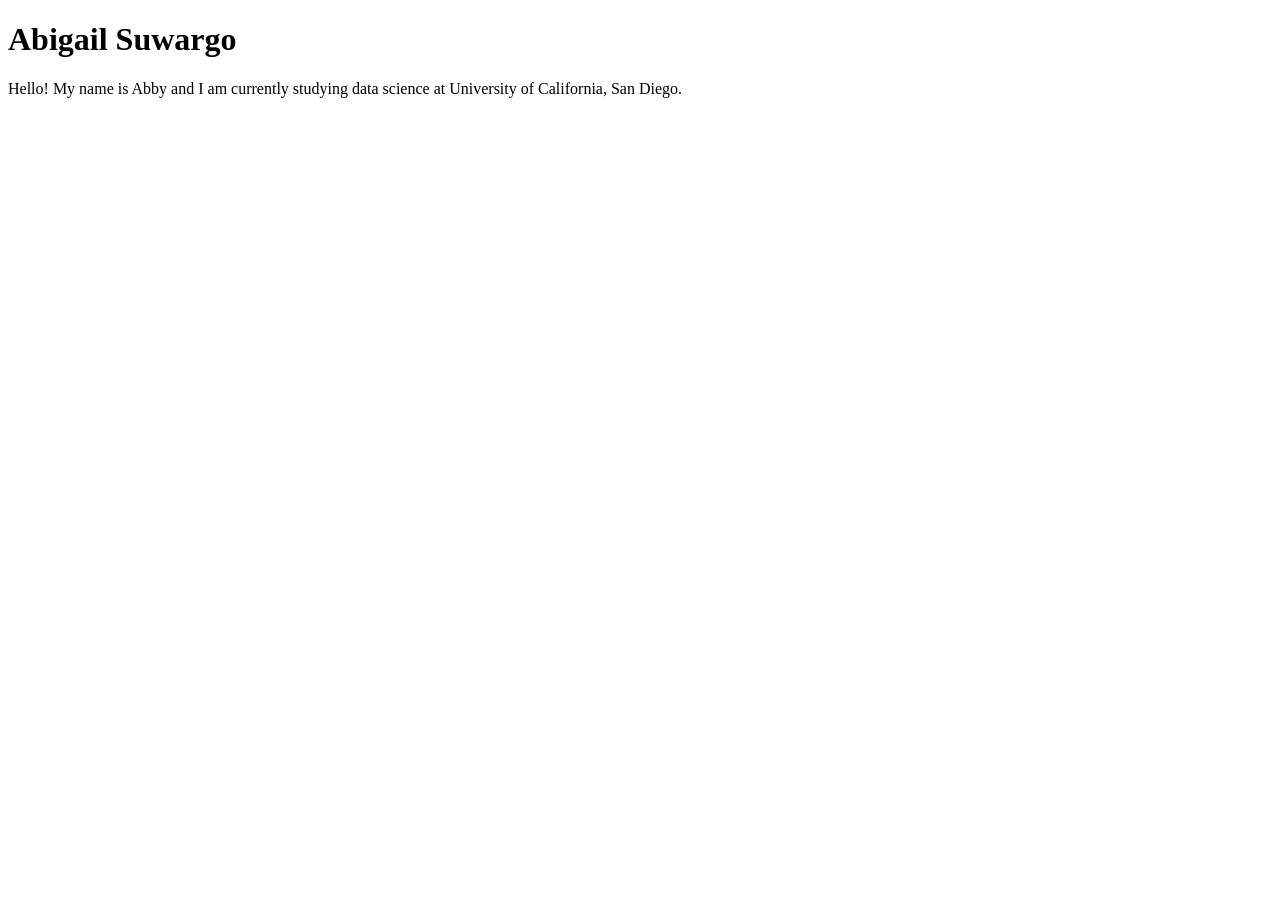
==== index.html @ 1cf504cd "Create index.html" ====
<!DOCTYPE html>
<html lang="en">
<head>
    <meta charset="UTF-8">
    <meta name="viewport" content="width=device-width, initial-scale=1.0">
    <title>Abigail Suwargo: Personal site and portfolio</title>
</head>
<body>
    <h1>
        Abigail Suwargo
    </h1>
    <p>
        Hello! My name is Abby and I am currently studying data science at University of California, San Diego.
    </p>
</body>
</html>
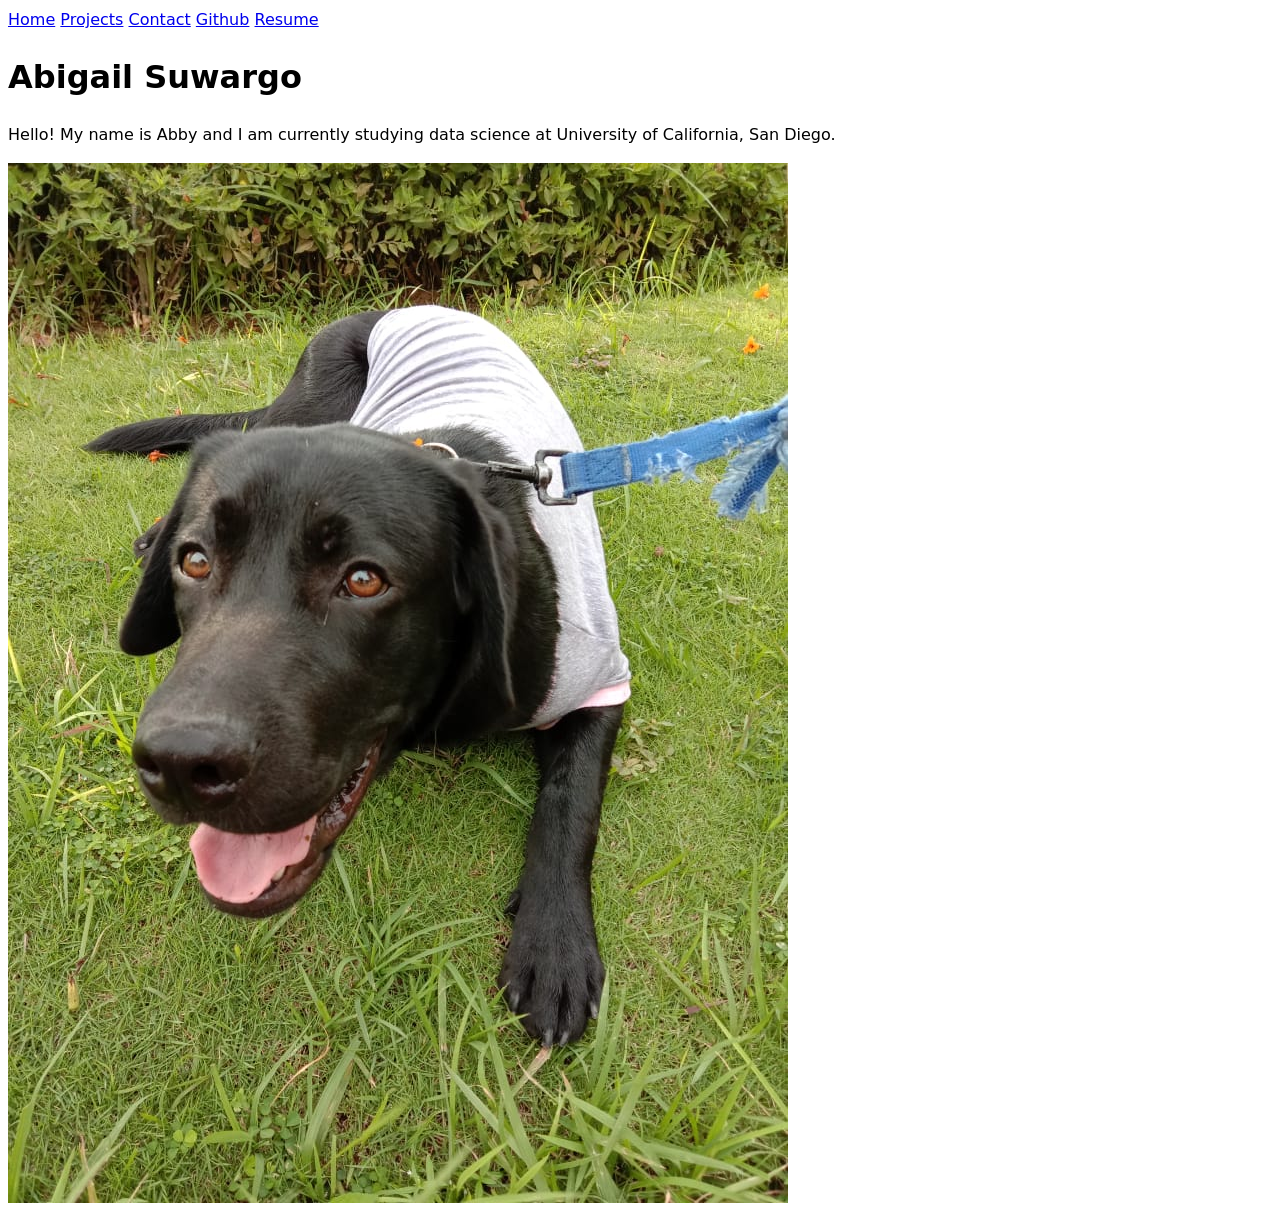
==== commit ac1e361f: "updated" ====
--- a/index.html
+++ b/index.html
@@ -4,13 +4,24 @@
     <meta charset="UTF-8">
     <meta name="viewport" content="width=device-width, initial-scale=1.0">
     <title>Abigail Suwargo: Personal site and portfolio</title>
+    <link rel="stylesheet" href="style.css">
 </head>
 <body>
+    <nav>
+        <a href="index.html">Home</a>
+        <a href="../projects/index.html">Projects</a>
+        <a href="../contact/index.html">Contact</a>
+        <a href="https://github.com/asuwargo" target="_blank">Github</a>
+        <a href="../resume/index.html">Resume</a>
+    </nav>
     <h1>
         Abigail Suwargo
     </h1>
     <p>
         Hello! My name is Abby and I am currently studying data science at University of California, San Diego.
     </p>
+    <img src="images/17799 2.JPEG"
+    alt="This is my dog, Oreo. He is 6 years old and he is a black labrador. I love him so much.">
+
 </body>
 </html>
--- a/style.css
+++ b/style.css
@@ -0,0 +1,6 @@
+body {
+  /* Set line height to 1.5 times the font size
+	   and use the OS’s UI font as the website font
+	 */
+  font: 100%/1.5 system-ui;
+}
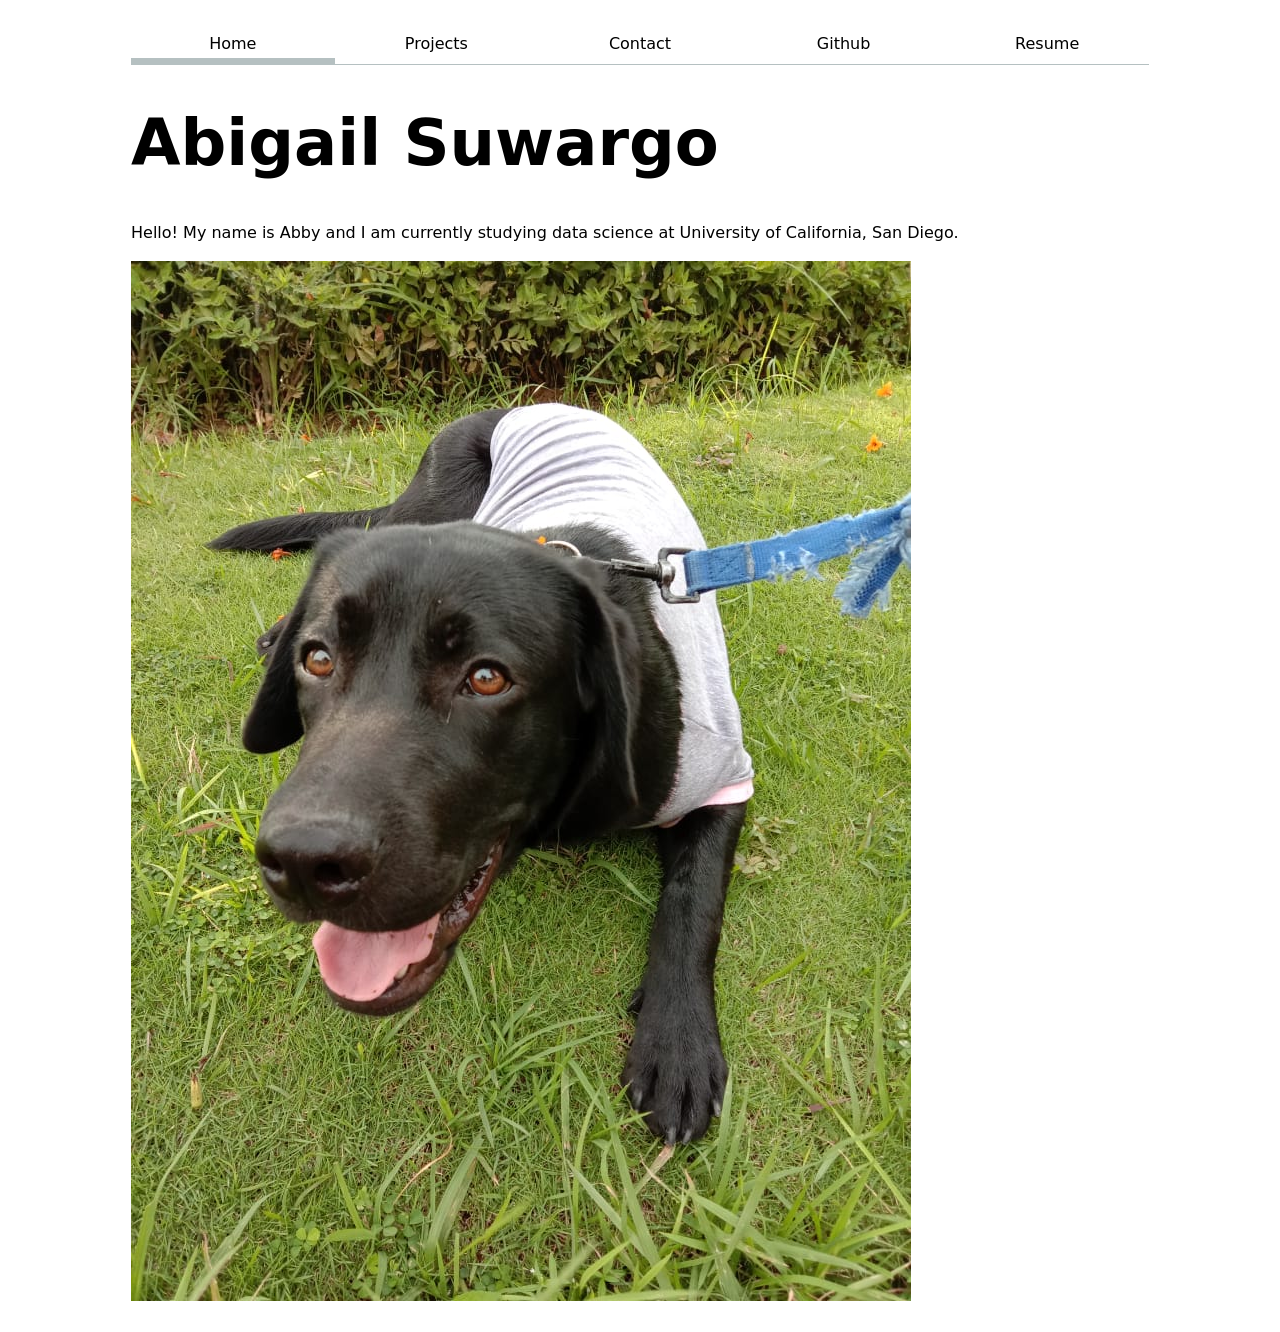
==== commit 4e7d591c: "style.css" ====
--- a/index.html
+++ b/index.html
@@ -8,11 +8,11 @@
 </head>
 <body>
     <nav>
-        <a href="index.html">Home</a>
-        <a href="../projects/index.html">Projects</a>
-        <a href="../contact/index.html">Contact</a>
+        <a href="index.html" class="current">Home</a>
+        <a href="projects/index.html">Projects</a>
+        <a href="contact/index.html">Contact</a>
         <a href="https://github.com/asuwargo" target="_blank">Github</a>
-        <a href="../resume/index.html">Resume</a>
+        <a href="resume/index.html">Resume</a>
     </nav>
     <h1>
         Abigail Suwargo
--- a/style.css
+++ b/style.css
@@ -1,6 +1,114 @@
+html {
+  --color-accent: oklch(89.288% 0.11109 174.727);
+  accent-color: var(--color-accent);
+}
+
 body {
   /* Set line height to 1.5 times the font size
 	   and use the OS’s UI font as the website font
 	 */
   font: 100%/1.5 system-ui;
+  max-width: 100ch;
+  margin-inline: auto;
+  padding: 1em;
+
+}
+
+nav {
+  display: flex;
+  margin-bottom: 1em;
+  border-bottom-width: 1px;
+  border-bottom-style: solid;
+  border-bottom-color: oklch(80% 3% 200);
+}
+nav a {
+  flex: 1;
+  text-decoration: none;
+  color: inherit;
+  text-align: center;
+  padding: 0.5em;
+}
+
+nav a.current {
+  border-bottom: 0.4em solid oklch(80% 3% 200);
+  padding-bottom: 0.1em;
+}
+
+nav a:hover{
+  border-bottom: 0.4em solid var(--color-accent); 
+  padding-bottom: 0.1em;
+  background-color: oklch(89.288% 0.11109 174.727 / 0.1);
+}
+
+input, textarea, button {
+  font: inherit;
+}
+
+form{
+  display: grid;
+  grid-template-columns: auto 1fr;
+  gap: 1em;
+}
+
+label, button{
+  grid-column: 1 / -1;
+}
+
+label{
+  display: grid;
+  grid-template-columns: subgrid;
+}
+
+.projects{
+  display: grid;
+  grid-template-columns: repeat(auto-fill, minmax(15em, 1fr));
+  gap: 1em;
+}
+
+.projects article {
+  display: grid;
+  grid-template-rows: subgrid;
+  grid-row: span 3;
+  gap: 1em;
+
+}
+
+.projects h2{
+  margin: 0;
+}
+
+h1{
+  font-size: 400%
+}
+
+h1, h2, h3, h4, h5, h6{
+  line-height: 1.1;
+  text-wrap: balance
+}
+
+.resume section {
+  margin-block: 2em;
+}
+
+.resume h2 {
+  border-bottom: 0.05em solid black;
+  padding-bottom: 0.2em;
+}
+
+.resume article {
+  margin-block: 1.5em;
+}
+
+.resume h3 {
+  margin-bottom: 0;
+}
+
+.resume h3 + p {
+  margin-top: 0.2em;
+  font-style: italic;
+  color: oklch(19.461% 0.00159 197.793);
+}
+
+.resume li {
+  margin-block: 0.3em;
 }
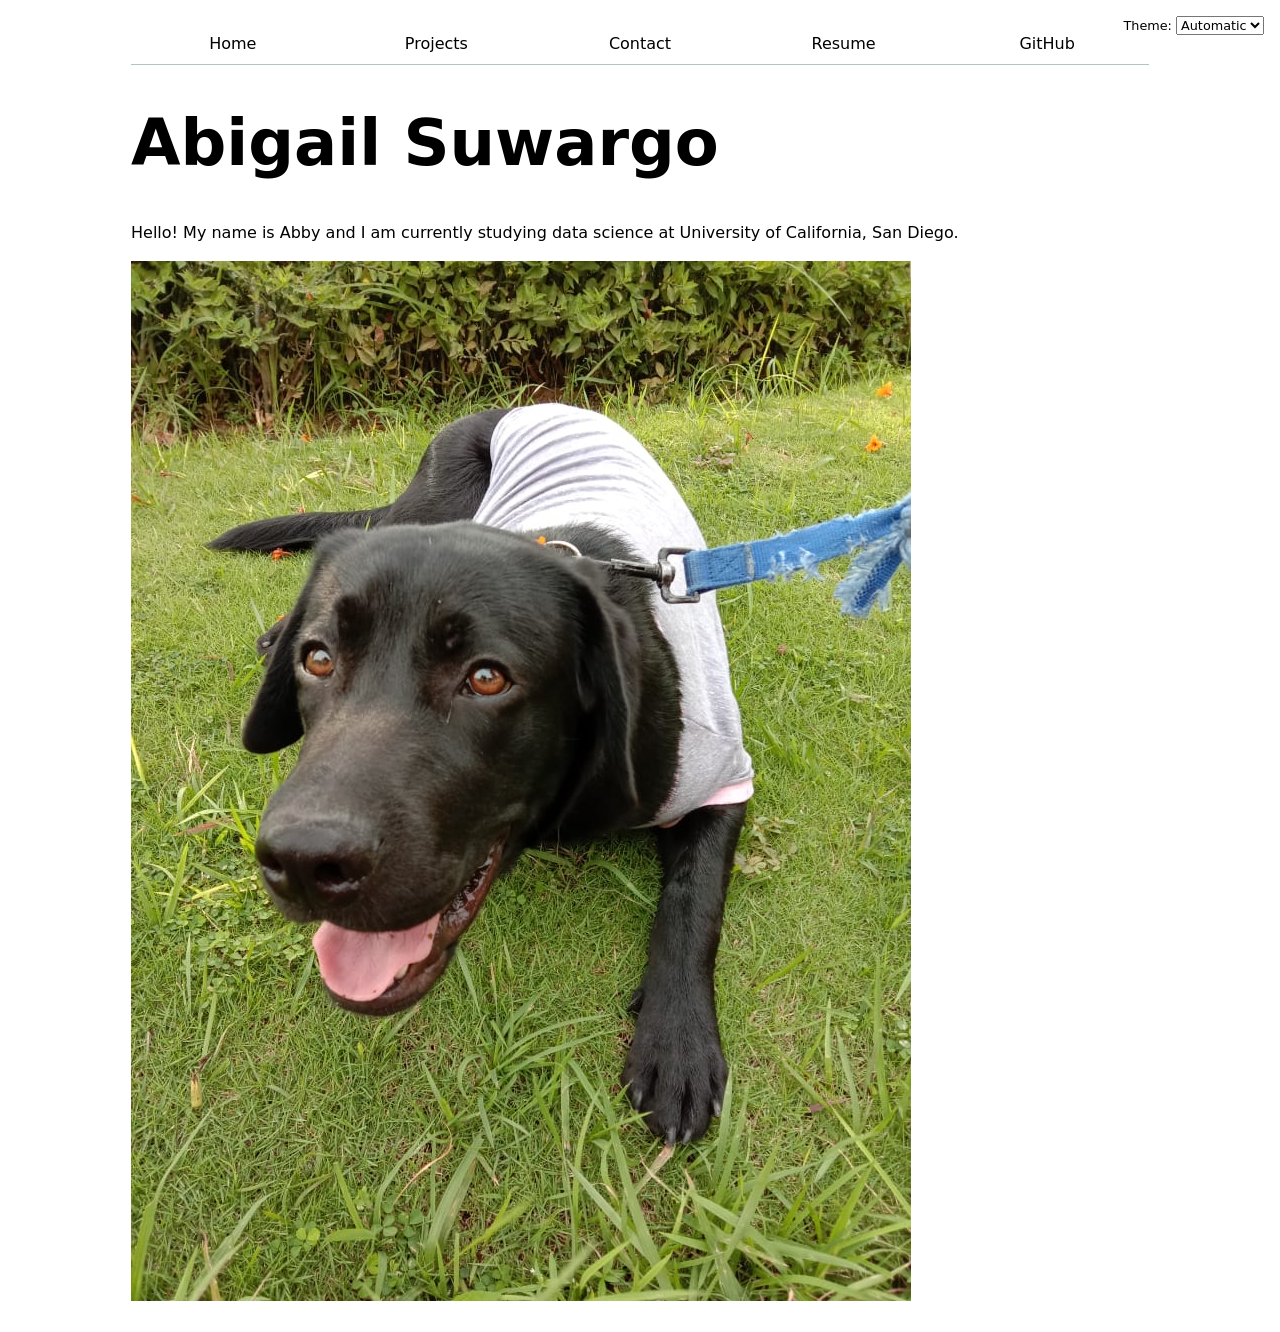
==== commit b54cb6e9: "added global.js" ====
--- a/index.html
+++ b/index.html
@@ -5,15 +5,16 @@
     <meta name="viewport" content="width=device-width, initial-scale=1.0">
     <title>Abigail Suwargo: Personal site and portfolio</title>
     <link rel="stylesheet" href="style.css">
+    <script type="module" src="global.js"></script>
 </head>
 <body>
-    <nav>
-        <a href="index.html" class="current">Home</a>
+    <!-- <nav>
+        <a href="index.html">Home</a>
         <a href="projects/index.html">Projects</a>
         <a href="contact/index.html">Contact</a>
         <a href="https://github.com/asuwargo" target="_blank">Github</a>
         <a href="resume/index.html">Resume</a>
-    </nav>
+    </nav> -->
     <h1>
         Abigail Suwargo
     </h1>
--- a/style.css
+++ b/style.css
@@ -1,6 +1,7 @@
 html {
   --color-accent: oklch(89.288% 0.11109 174.727);
   accent-color: var(--color-accent);
+  color-scheme: light dark;
 }
 
 body {
@@ -15,11 +16,12 @@
 }
 
 nav {
+  --border-color: oklch(50% 10% 200 / 40%);
   display: flex;
   margin-bottom: 1em;
   border-bottom-width: 1px;
   border-bottom-style: solid;
-  border-bottom-color: oklch(80% 3% 200);
+  border-bottom-color: var(--border-color);
 }
 nav a {
   flex: 1;
@@ -30,7 +32,7 @@
 }
 
 nav a.current {
-  border-bottom: 0.4em solid oklch(80% 3% 200);
+  border-bottom: 0.4em solid var(--border-color);
   padding-bottom: 0.1em;
 }
 
@@ -40,7 +42,7 @@
   background-color: oklch(89.288% 0.11109 174.727 / 0.1);
 }
 
-input, textarea, button {
+input, textarea, button, select{
   font: inherit;
 }
 
@@ -111,4 +113,12 @@
 
 .resume li {
   margin-block: 0.3em;
+}
+
+.color-scheme {
+  position: absolute;
+  top: 1rem;
+  right: 1rem;
+  font-size: 80%;
+  display: block;
 }
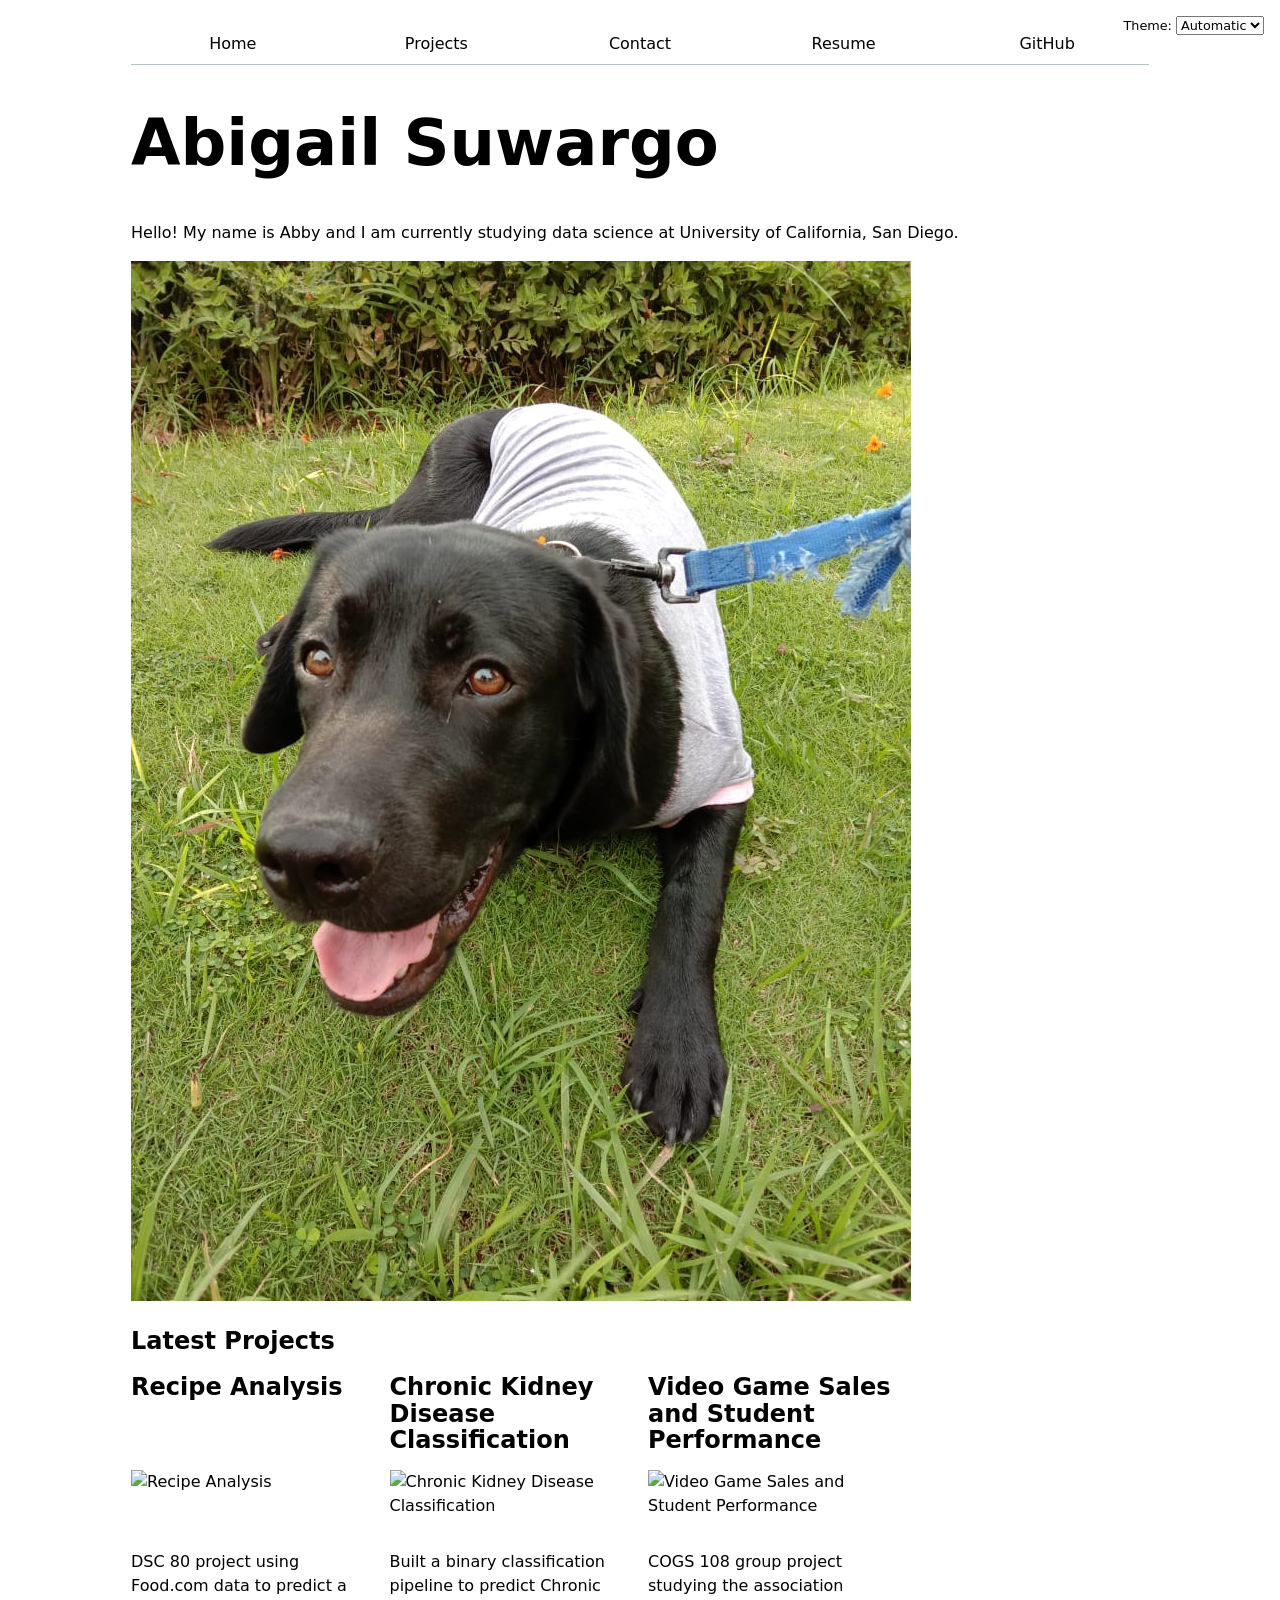
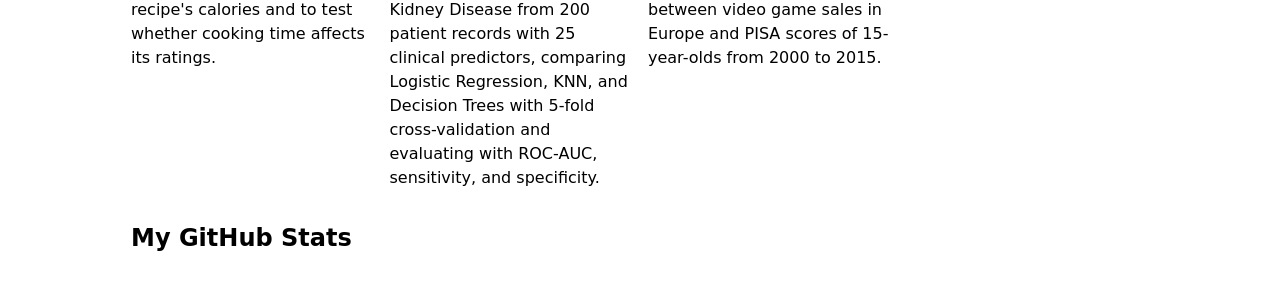
==== commit f91250d7: "Lab 4: load projects from JSON and show GitHub stats - Move project data into lib/projects.json (12 " ====
--- a/index.html
+++ b/index.html
@@ -6,6 +6,7 @@
     <title>Abigail Suwargo: Personal site and portfolio</title>
     <link rel="stylesheet" href="style.css">
     <script type="module" src="global.js"></script>
+    <script src="index.js" type="module" defer></script>
 </head>
 <body>
     <!-- <nav>
@@ -23,6 +24,13 @@
     </p>
     <img src="images/17799 2.JPEG"
     alt="This is my dog, Oreo. He is 6 years old and he is a black labrador. I love him so much.">
+    <h2>Latest Projects</h2>
+    <div class="projects">
+    <!-- Dynamically added content will appear here -->
+    </div>
+    <h2>My GitHub Stats</h2>
+    <div id="profile-stats"></div>
+
 
 </body>
 </html>
--- a/style.css
+++ b/style.css
@@ -121,4 +121,17 @@
   right: 1rem;
   font-size: 80%;
   display: block;
+}
+
+#profile-stats dl {
+  display: grid;
+  grid-template-columns: 1fr 1fr 1fr 1fr;
+}
+
+#profile-stats dt {
+  grid-row: 1;
+}
+
+#profile-stats dd {
+  grid-row: 2;
 }
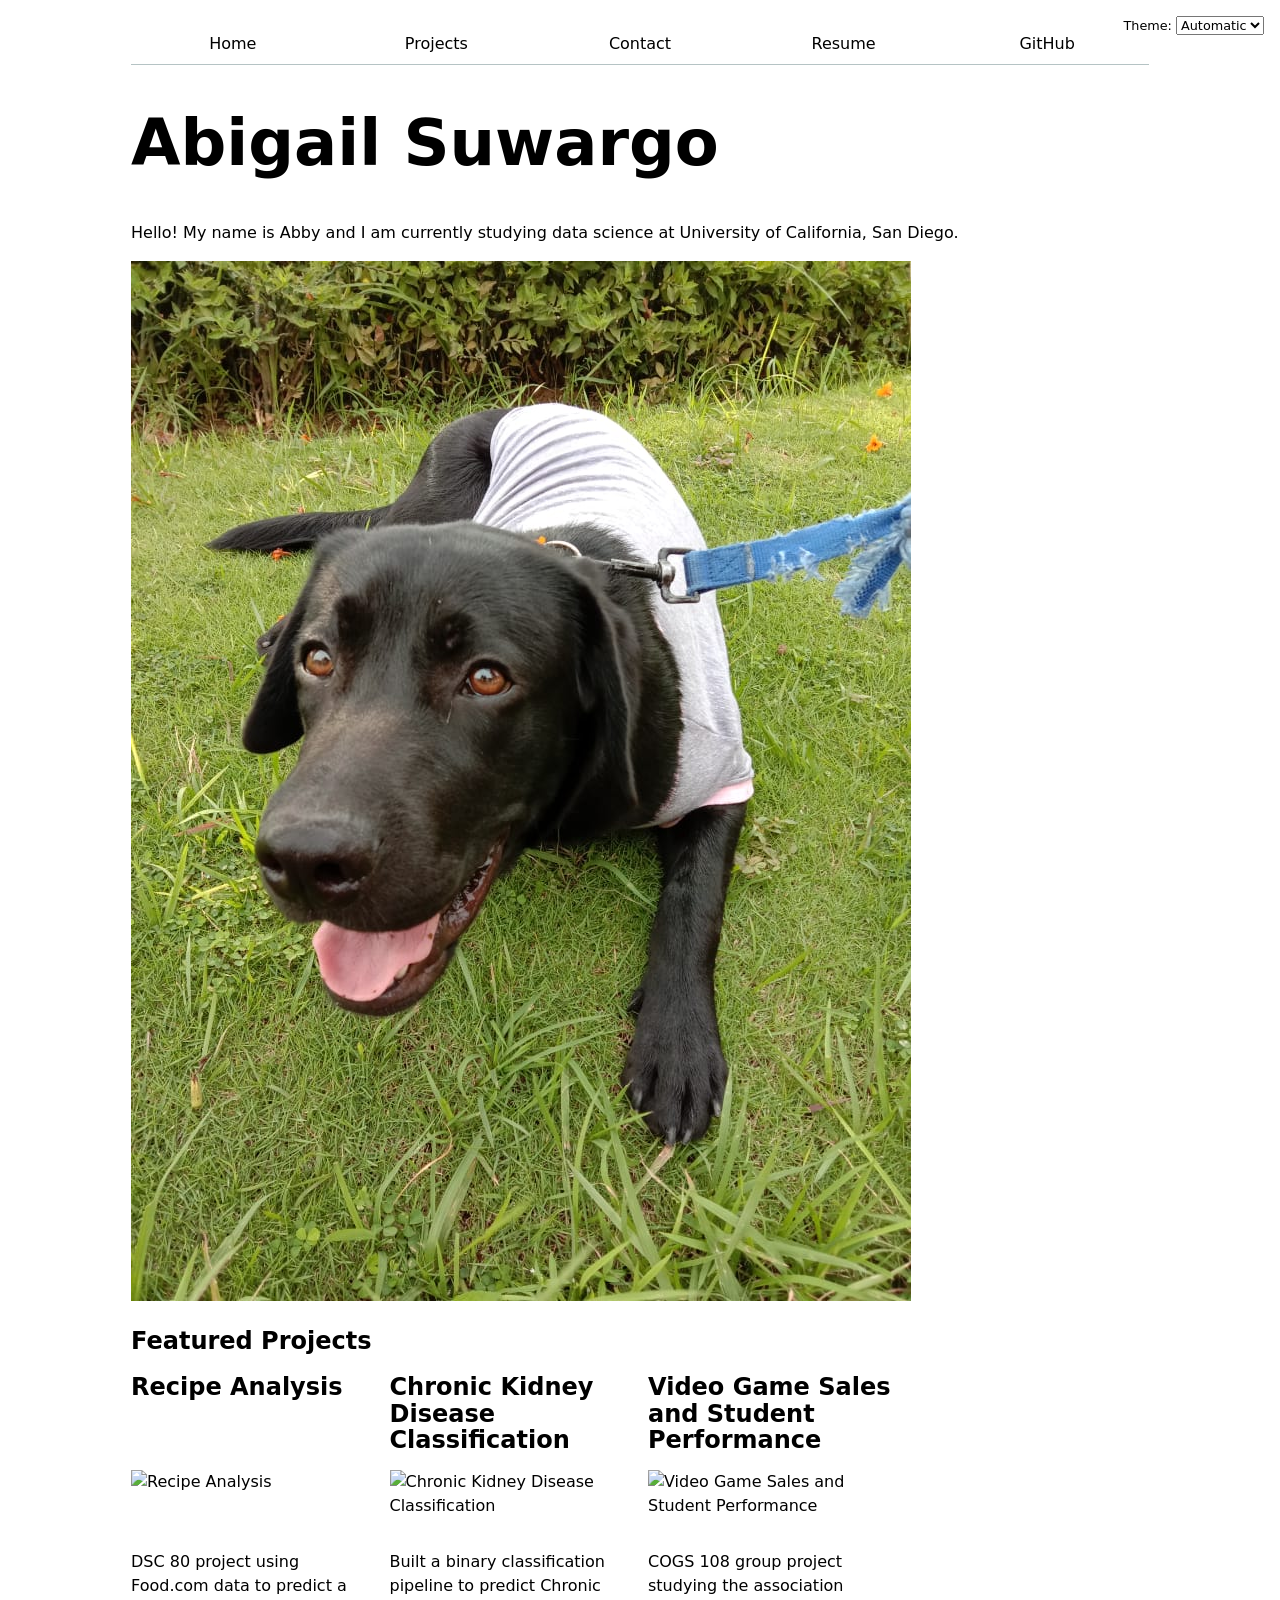
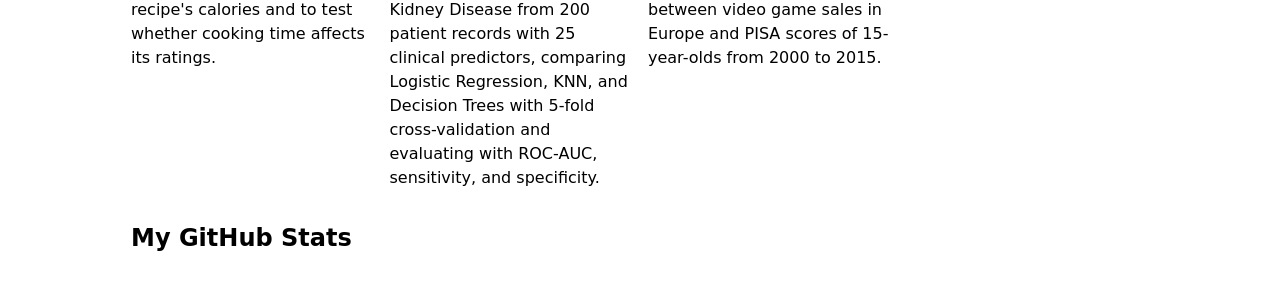
==== commit 2a379366: "Rename home page heading to Featured Projects The home page shows the first 3 projects in projects.j" ====
--- a/index.html
+++ b/index.html
@@ -24,7 +24,7 @@
     </p>
     <img src="images/17799 2.JPEG"
     alt="This is my dog, Oreo. He is 6 years old and he is a black labrador. I love him so much.">
-    <h2>Latest Projects</h2>
+    <h2>Featured Projects</h2>
     <div class="projects">
     <!-- Dynamically added content will appear here -->
     </div>
